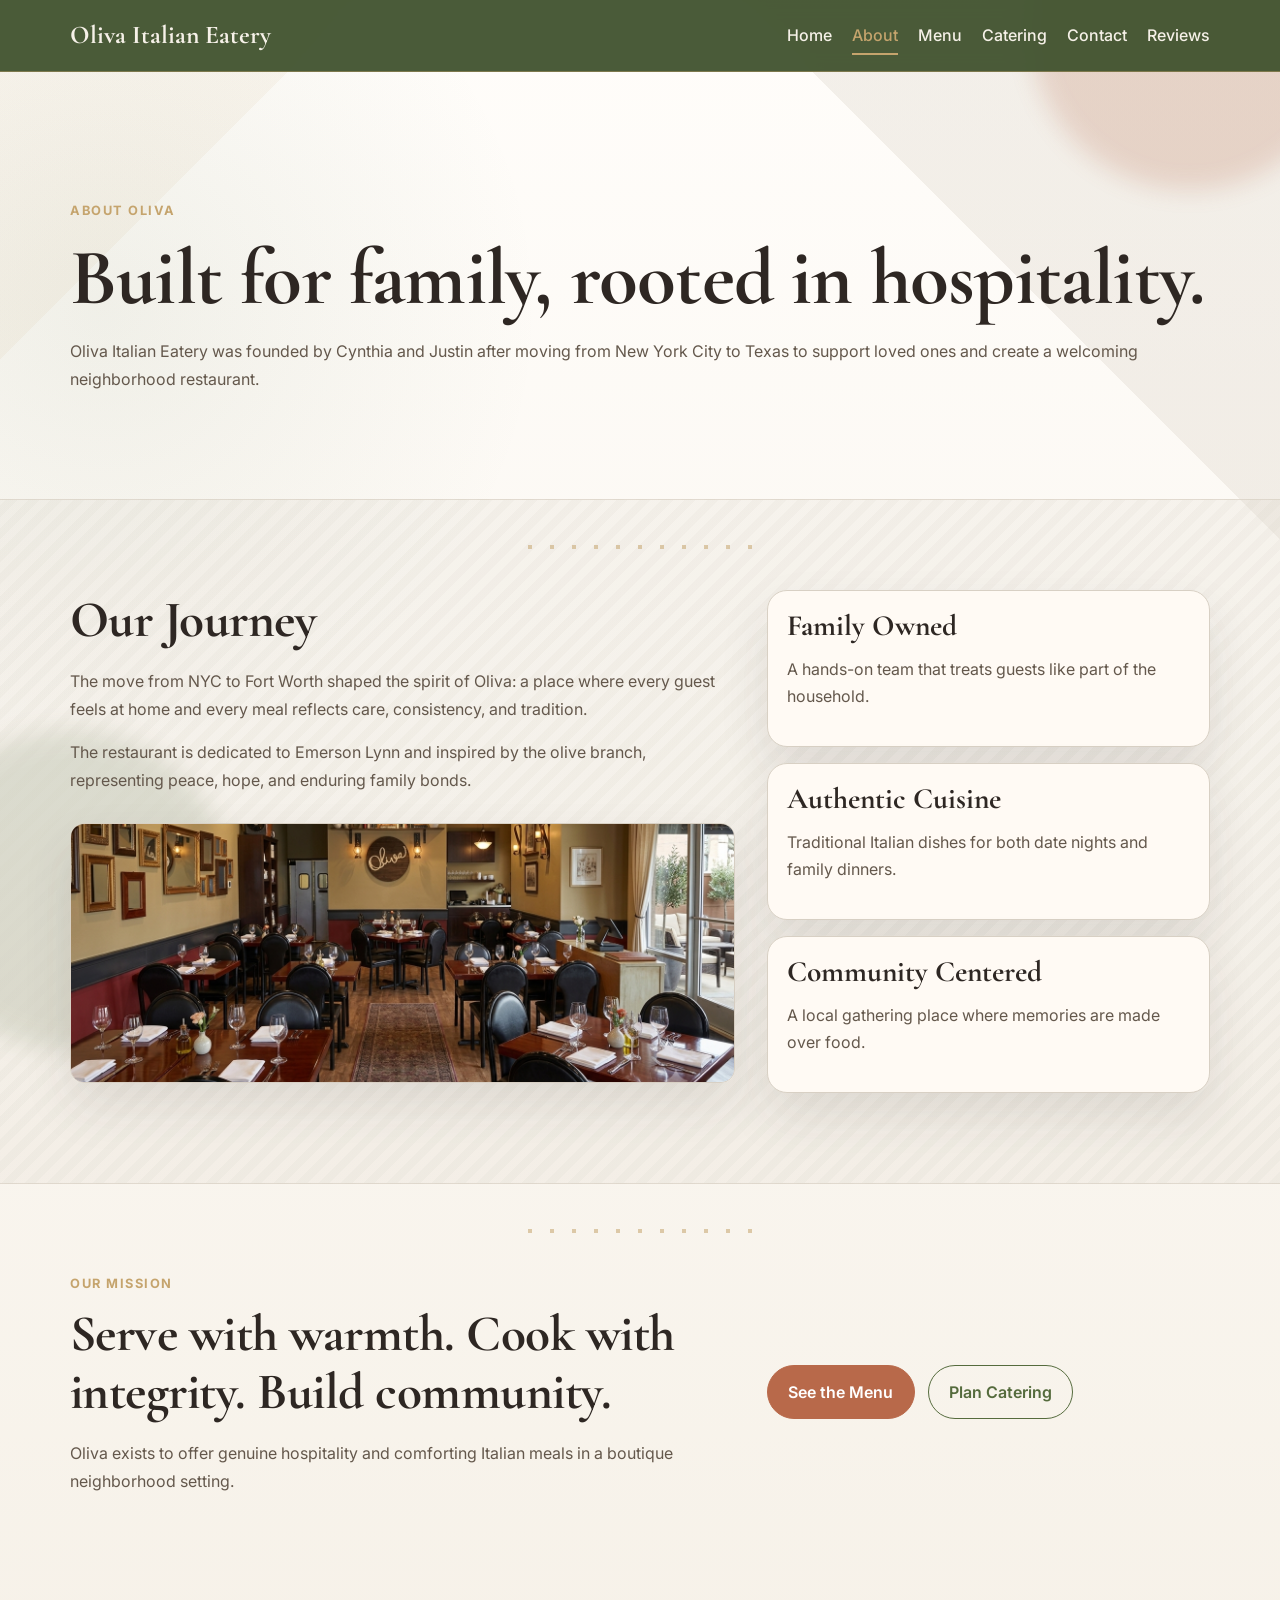
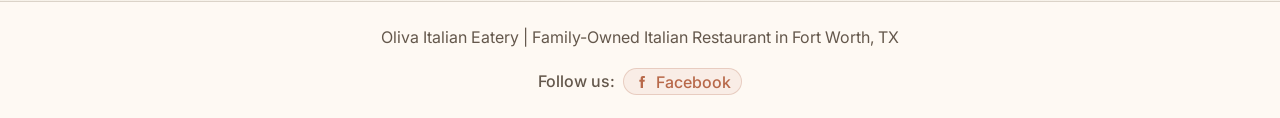
==== about.html @ aaa405d2 "Build Phase 1" ====
<!doctype html>
<html lang="en">
  <head>
    <meta charset="UTF-8" />
    <meta name="viewport" content="width=device-width, initial-scale=1.0" />
    <title>Oliva Italian Eatery | About</title>
    <meta
      name="description"
      content="Learn the story of Oliva Italian Eatery, founded by Cynthia and Justin and dedicated to family, peace, and community."
    />
    <link rel="preconnect" href="https://fonts.googleapis.com" />
    <link rel="preconnect" href="https://fonts.gstatic.com" crossorigin />
    <link
      href="https://fonts.googleapis.com/css2?family=Cormorant+Garamond:wght@500;600;700&family=Inter:wght@300;400;500;600;700&family=Playfair+Display:wght@500;600;700&display=swap"
      rel="stylesheet"
    />
    <link rel="stylesheet" href="styles.css" />
  </head>
  <body>
    <div class="background-shape shape-one" aria-hidden="true"></div>
    <div class="background-shape shape-two" aria-hidden="true"></div>

    <header class="site-header">
      <div class="container nav-wrap">
        <a class="logo" href="index.html">Oliva Italian Eatery</a>
        <button class="menu-toggle" aria-expanded="false" aria-controls="site-nav">Menu</button>
        <nav id="site-nav" class="site-nav" aria-label="Main navigation">
          <a href="index.html">Home</a>
          <a class="current-page" href="about.html">About</a>
          <a href="menu.html">Menu</a>
          <a href="catering.html">Catering</a>
          <a href="contact.html">Contact</a>
          <a href="index.html#reviews">Reviews</a>
        </nav>
      </div>
    </header>

    <main>
      <section class="page-hero section">
        <div class="container reveal">
          <p class="kicker">About Oliva</p>
          <h1>Built for family, rooted in hospitality.</h1>
          <p>
            Oliva Italian Eatery was founded by Cynthia and Justin after moving from New York
            City to Texas to support loved ones and create a welcoming neighborhood restaurant.
          </p>
        </div>
      </section>

      <section class="section section-tint">
        <div class="container split reveal">
          <div>
            <h2>Our Journey</h2>
            <p>
              The move from NYC to Fort Worth shaped the spirit of Oliva: a place where every
              guest feels at home and every meal reflects care, consistency, and tradition.
            </p>
            <p>
              The restaurant is dedicated to Emerson Lynn and inspired by the olive branch,
              representing peace, hope, and enduring family bonds.
            </p>
            <img
              class="inline-photo"
              src="images/new%20interior.png"
              alt="Italian dining room with warm lighting"
            />
          </div>
          <div class="story-points">
            <article>
              <h3>Family Owned</h3>
              <p>A hands-on team that treats guests like part of the household.</p>
            </article>
            <article>
              <h3>Authentic Cuisine</h3>
              <p>Traditional Italian dishes for both date nights and family dinners.</p>
            </article>
            <article>
              <h3>Community Centered</h3>
              <p>A local gathering place where memories are made over food.</p>
            </article>
          </div>
        </div>
      </section>

      <section class="section">
        <div class="container split reveal">
          <div>
            <p class="kicker">Our Mission</p>
            <h2>Serve with warmth. Cook with integrity. Build community.</h2>
            <p>
              Oliva exists to offer genuine hospitality and comforting Italian meals in a
              boutique neighborhood setting.
            </p>
          </div>
          <div class="contact-actions">
            <a class="btn btn-primary" href="menu.html">See the Menu</a>
            <a class="btn btn-outline" href="catering.html">Plan Catering</a>
          </div>
        </div>
      </section>
    </main>

    <footer class="site-footer">
      <div class="container">
        <p>Oliva Italian Eatery | Family-Owned Italian Restaurant in Fort Worth, TX</p>
        <p class="social-links">
          Follow us:
          <a href="https://www.facebook.com/olivaeatery/" target="_blank" rel="noreferrer" aria-label="Oliva Eatery on Facebook">
            <span class="social-icon" aria-hidden="true">
              <svg viewBox="0 0 24 24" role="img" focusable="false">
                <path
                  d="M13.5 8.5V6.9c0-.8.5-.9.8-.9h2V3h-2.8C10.6 3 10 5.1 10 6.3v2.2H8v3h2V21h3.5v-9.5h2.4l.3-3h-2.7z"
                ></path>
              </svg>
            </span>
            Facebook
          </a>
        </p>
      </div>
    </footer>

    <script src="script.js"></script>
  </body>
</html>
---- styles.css ----
:root {
  --olive: #556b3d;
  --olive-deep: #3f512d;
  --terracotta: #b8694a;
  --cream: #f6f1e8;
  --stone: #d8d0c4;
  --espresso: #2e2723;
  --gold: #c5a46d;
  --paper: #fffdfa;
  --muted: #64584c;
  --card: #fffaf4;
  --border: #d8d0c4;
  --shadow: 0 24px 50px rgba(46, 39, 35, 0.11);
  --section-space: clamp(4rem, 7vw, 6.4rem);
}

* {
  box-sizing: border-box;
}

html {
  scroll-behavior: smooth;
}

body {
  margin: 0;
  font-family: "Inter", sans-serif;
  color: var(--espresso);
  background:
    linear-gradient(135deg, rgba(197, 164, 109, 0.08) 12%, transparent 12%),
    linear-gradient(225deg, rgba(216, 208, 196, 0.3) 18%, transparent 18%),
    radial-gradient(circle at 8% 18%, rgba(85, 107, 61, 0.08), transparent 24%),
    linear-gradient(180deg, var(--paper), var(--cream));
  line-height: 1.6;
  overflow-x: hidden;
}

.background-shape {
  position: fixed;
  width: 320px;
  height: 320px;
  border-radius: 999px;
  z-index: -1;
  filter: blur(12px);
  opacity: 0.35;
}

.shape-one {
  top: -130px;
  right: -70px;
  background: rgba(184, 105, 74, 0.6);
}

.shape-two {
  bottom: -150px;
  left: -90px;
  background: rgba(85, 107, 61, 0.5);
}

img {
  max-width: 100%;
}

.container {
  width: min(1140px, 90%);
  margin: 0 auto;
}

.section {
  padding: var(--section-space) 0;
  position: relative;
}

.section + .section .container {
  position: relative;
}

.section + .section .container::before {
  content: "";
  position: absolute;
  top: calc(var(--section-space) * -0.55);
  left: 50%;
  transform: translateX(-50%);
  width: min(240px, 46vw);
  height: 14px;
  background:
    radial-gradient(circle, rgba(197, 164, 109, 0.55) 2.2px, transparent 2.2px)
      center/22px 14px repeat-x;
  pointer-events: none;
}

.section-tint {
  background:
    linear-gradient(to right, rgba(216, 208, 196, 0.16), rgba(216, 208, 196, 0.16)),
    repeating-linear-gradient(
      -45deg,
      rgba(216, 208, 196, 0.13),
      rgba(216, 208, 196, 0.13) 8px,
      transparent 8px,
      transparent 16px
    );
  border-top: 1px solid rgba(216, 208, 196, 0.72);
  border-bottom: 1px solid rgba(216, 208, 196, 0.72);
}

.kicker {
  text-transform: uppercase;
  letter-spacing: 0.12em;
  font-size: 0.8rem;
  font-weight: 700;
  color: var(--gold);
  margin-bottom: 0.7rem;
}

h1,
h2,
h3 {
  font-family: "Cormorant Garamond", serif;
  line-height: 1.12;
  margin: 0;
}

h1 {
  font-size: clamp(2.8rem, 6.2vw, 5.2rem);
  margin-bottom: 1rem;
  letter-spacing: -0.01em;
}

h2 {
  font-size: clamp(2rem, 4vw, 3.35rem);
  margin-bottom: 1.2rem;
  letter-spacing: -0.01em;
}

h3 {
  font-size: clamp(1.35rem, 2.3vw, 1.85rem);
  margin-bottom: 0.8rem;
}

blockquote,
figcaption,
.founder-band h2,
.founder-band p {
  font-family: "Playfair Display", serif;
}

p {
  margin: 0 0 1rem;
  color: var(--muted);
  line-height: 1.72;
}

a {
  color: var(--olive-deep);
}

.site-header {
  position: sticky;
  top: 0;
  z-index: 20;
  backdrop-filter: blur(8px);
  background: rgba(63, 81, 45, 0.94);
  border-bottom: 1px solid rgba(197, 164, 109, 0.42);
}

.nav-wrap {
  display: flex;
  align-items: center;
  justify-content: space-between;
  gap: 1rem;
  padding: 0.95rem 0;
}

.logo {
  font-family: "Cormorant Garamond", serif;
  font-size: 1.6rem;
  font-weight: 700;
  text-decoration: none;
  color: var(--cream);
}

.site-nav {
  display: flex;
  gap: 1.25rem;
}

.site-nav a {
  text-decoration: none;
  font-weight: 500;
  color: var(--cream);
  position: relative;
}

.site-nav a:hover {
  color: var(--gold);
}

.site-nav a.current-page {
  color: var(--gold);
}

.site-nav a.current-page::after {
  content: "";
  position: absolute;
  left: 0;
  right: 0;
  bottom: -0.4rem;
  height: 2px;
  background: var(--gold);
}

.menu-toggle {
  display: none;
  border: 1px solid var(--gold);
  background: transparent;
  color: var(--cream);
  padding: 0.4rem 0.75rem;
  border-radius: 999px;
  font: inherit;
}

.hero {
  padding-top: clamp(6.2rem, 10vw, 8.2rem);
  padding-bottom: clamp(4.2rem, 7vw, 5.8rem);
}

.page-hero {
  padding-top: clamp(6.2rem, 10vw, 8rem);
  text-align: left;
}

.hero-copy {
  max-width: 70ch;
}

.hero-copy > p {
  font-size: 1.08rem;
}

.hero-grid,
.split {
  display: grid;
  gap: 2rem;
  align-items: center;
  grid-template-columns: 1.2fr 0.8fr;
}

.hero-card,
.story-points article,
.cta-box,
.reviews-grid blockquote {
  background: var(--card);
  border: 1px solid var(--border);
  border-radius: 20px;
  box-shadow: var(--shadow);
}

.hero-card {
  padding: 2.15rem;
}

.hero-photo {
  width: 100%;
  height: 240px;
  object-fit: cover;
  border-radius: 12px;
  margin-bottom: 1rem;
}

.hero-card h2 {
  margin-bottom: 0.8rem;
}

.small {
  font-size: 0.92rem;
}

.hero-actions,
.contact-actions {
  display: flex;
  flex-wrap: wrap;
  gap: 0.8rem;
}

.btn {
  display: inline-flex;
  align-items: center;
  justify-content: center;
  padding: 0.82rem 1.28rem;
  border-radius: 999px;
  text-decoration: none;
  font-weight: 600;
  transition: transform 0.2s ease, background 0.25s ease, color 0.25s ease, border-color 0.25s ease;
}

.btn:hover {
  transform: translateY(-2px);
}

.btn-primary {
  background: var(--terracotta);
  color: #fff;
  border: 1px solid var(--terracotta);
}

.btn-primary:hover {
  background: #a55a3d;
  border-color: #a55a3d;
}

.btn-outline {
  border: 1px solid var(--olive);
  color: var(--olive);
}

.btn-outline:hover {
  background: rgba(197, 164, 109, 0.12);
  border-color: var(--gold);
  color: var(--olive-deep);
}

.story-points {
  display: grid;
  gap: 1rem;
}

.story-points article {
  padding: 1.2rem;
}

.feature-grid {
  margin-top: 1.2rem;
  display: grid;
  gap: 1rem;
  grid-template-columns: repeat(3, minmax(0, 1fr));
}

.feature-grid article {
  background: var(--card);
  border: 1px solid var(--border);
  border-radius: 18px;
  padding: 1.35rem;
  box-shadow: var(--shadow);
}

.founder-band {
  background:
    linear-gradient(115deg, rgba(85, 107, 61, 0.92), rgba(63, 81, 45, 0.95)),
    radial-gradient(circle at 20% 30%, rgba(197, 164, 109, 0.26), transparent 45%);
  color: #f7f2ea;
  padding: 0;
}

.founder-wrap {
  display: grid;
  grid-template-columns: 1fr 1fr;
  min-height: 420px;
}

.founder-image {
  min-height: 340px;
  background-image:
    linear-gradient(rgba(46, 39, 35, 0.2), rgba(46, 39, 35, 0.2)),
    url("images/new interior.png");
  background-size: cover;
  background-position: center;
}

.founder-copy {
  padding: clamp(2rem, 4vw, 3.8rem);
  display: grid;
  align-content: center;
  gap: 0.7rem;
  position: relative;
}

.founder-copy::before {
  content: "";
  position: absolute;
  top: 1.2rem;
  right: 1.2rem;
  width: 145px;
  height: 145px;
  opacity: 0.16;
  background-repeat: no-repeat;
  background-size: contain;
  background-image: url("data:image/svg+xml,%3Csvg xmlns='http://www.w3.org/2000/svg' viewBox='0 0 120 120'%3E%3Cpath d='M61 108c-9-18-8-38 2-57s27-33 46-36c-8 8-14 16-18 24 7-3 15-4 24-3-15 7-25 19-30 35-5 15-12 27-24 37zM28 98c-5-10-4-21 1-31 5-10 14-18 24-20-4 4-7 9-9 14 4-2 8-2 13-1-8 4-13 10-16 19-3 8-6 15-13 19z' fill='%23f6f1e8'/%3E%3C/svg%3E");
}

.founder-band .kicker {
  color: var(--gold);
}

.founder-band h2 {
  color: #fff;
  font-size: clamp(2rem, 4vw, 3.1rem);
}

.founder-band p {
  color: rgba(246, 241, 232, 0.93);
  font-size: 1.08rem;
  margin: 0;
}

.image-grid {
  display: grid;
  gap: 1rem;
  grid-template-columns: repeat(4, minmax(0, 1fr));
  margin-top: 1.4rem;
}

.compact-grid {
  grid-template-columns: repeat(3, minmax(0, 1fr));
  margin-bottom: 1.2rem;
}

.photo-card {
  margin: 0;
  border: 1px solid var(--border);
  border-radius: 18px;
  background: var(--card);
  box-shadow: var(--shadow);
  overflow: hidden;
}

.photo-card img {
  display: block;
  width: 100%;
  height: 210px;
  object-fit: cover;
}

.photo-card figcaption {
  padding: 0.7rem 0.9rem;
  font-weight: 600;
  color: var(--espresso);
}

.inline-photo {
  width: 100%;
  height: 260px;
  object-fit: cover;
  border: 1px solid var(--border);
  border-radius: 14px;
  box-shadow: var(--shadow);
  margin-top: 0.8rem;
}

.menu-grid {
  margin-top: 1.8rem;
  display: grid;
  gap: 1rem;
  grid-template-columns: repeat(3, minmax(0, 1fr));
}

.menu-grid article {
  background: var(--card);
  border: 1px solid var(--border);
  border-radius: 18px;
  padding: 1.35rem;
}

.menu-grid ul {
  margin: 0;
  padding-left: 1.15rem;
}

.cta-box {
  padding: 2rem;
  text-align: center;
}

.gallery-grid {
  display: grid;
  gap: 1rem;
  grid-template-columns: repeat(4, minmax(0, 1fr));
}

.gallery-grid figure {
  margin: 0;
  border-radius: 18px;
  min-height: 170px;
  display: grid;
  place-items: end start;
  padding: 1rem;
  border: 1px solid var(--border);
  background:
    linear-gradient(130deg, rgba(85, 107, 61, 0.93), rgba(184, 105, 74, 0.88)),
    repeating-linear-gradient(
      45deg,
      rgba(255, 255, 255, 0.12),
      rgba(255, 255, 255, 0.12) 10px,
      transparent 10px,
      transparent 20px
    );
  color: #fff;
  font-weight: 600;
  letter-spacing: 0.02em;
}

.reviews-grid {
  display: grid;
  gap: 1rem;
  grid-template-columns: repeat(3, minmax(0, 1fr));
}

.reviews-grid blockquote {
  margin: 0;
  padding: 1.45rem;
  font-size: 1.02rem;
}

.reviews-grid cite {
  display: block;
  margin-top: 0.8rem;
  font-style: normal;
  color: var(--gold);
}

.site-footer {
  border-top: 1px solid rgba(216, 208, 196, 0.9);
  padding: 1.4rem 0;
  text-align: center;
  background: rgba(255, 250, 244, 0.88);
}

.social-links {
  display: flex;
  justify-content: center;
  align-items: center;
  gap: 0.5rem;
  flex-wrap: wrap;
  margin-bottom: 0;
  font-weight: 500;
}

.social-links a {
  display: inline-flex;
  align-items: center;
  justify-content: center;
  gap: 0.35rem;
  padding: 0.26rem 0.62rem;
  border-radius: 999px;
  background: rgba(184, 105, 74, 0.08);
  color: var(--terracotta);
  text-decoration: none;
  border: 1px solid rgba(160, 74, 47, 0.2);
  line-height: 1;
}

.social-icon {
  width: 1rem;
  height: 1rem;
  display: inline-flex;
  align-items: center;
  justify-content: center;
}

.social-icon svg {
  display: block;
  width: 100%;
  height: 100%;
  fill: currentColor;
}

.social-links a:hover {
  background: rgba(197, 164, 109, 0.22);
  color: var(--olive-deep);
  border-color: rgba(85, 107, 61, 0.24);
}

.reveal {
  opacity: 0;
  transform: translateY(20px);
  transition: opacity 0.55s ease, transform 0.55s ease;
}

.feature-grid article,
.menu-grid article,
.photo-card,
.reviews-grid blockquote,
.story-points article {
  transition: transform 0.25s ease, box-shadow 0.25s ease;
}

.feature-grid article:hover,
.menu-grid article:hover,
.photo-card:hover,
.reviews-grid blockquote:hover,
.story-points article:hover {
  transform: translateY(-4px);
  box-shadow: 0 28px 52px rgba(46, 39, 35, 0.15);
}

.reveal.reveal-on {
  opacity: 1;
  transform: translateY(0);
}

@media (max-width: 980px) {
  .founder-wrap {
    grid-template-columns: 1fr;
  }

  .founder-image {
    min-height: 260px;
  }

  .image-grid,
  .feature-grid,
  .menu-grid {
    grid-template-columns: repeat(2, minmax(0, 1fr));
  }

  .gallery-grid,
  .reviews-grid {
    grid-template-columns: repeat(2, minmax(0, 1fr));
  }
}

@media (max-width: 760px) {
  .menu-toggle {
    display: block;
  }

  .site-nav {
    position: absolute;
    top: 100%;
    right: 4%;
    background: var(--olive-deep);
    border: 1px solid rgba(197, 164, 109, 0.3);
    border-radius: 14px;
    box-shadow: var(--shadow);
    padding: 0.75rem;
    display: none;
    flex-direction: column;
    min-width: 180px;
  }

  .site-nav.nav-open {
    display: flex;
  }

  .hero-grid,
  .split,
  .image-grid,
  .feature-grid,
  .menu-grid,
  .gallery-grid,
  .reviews-grid {
    grid-template-columns: 1fr;
  }

  .hero {
    padding-top: 5.4rem;
    padding-bottom: 3.9rem;
  }

  .page-hero {
    padding-top: 5.4rem;
  }

  .section {
    padding: 3.8rem 0;
  }
}
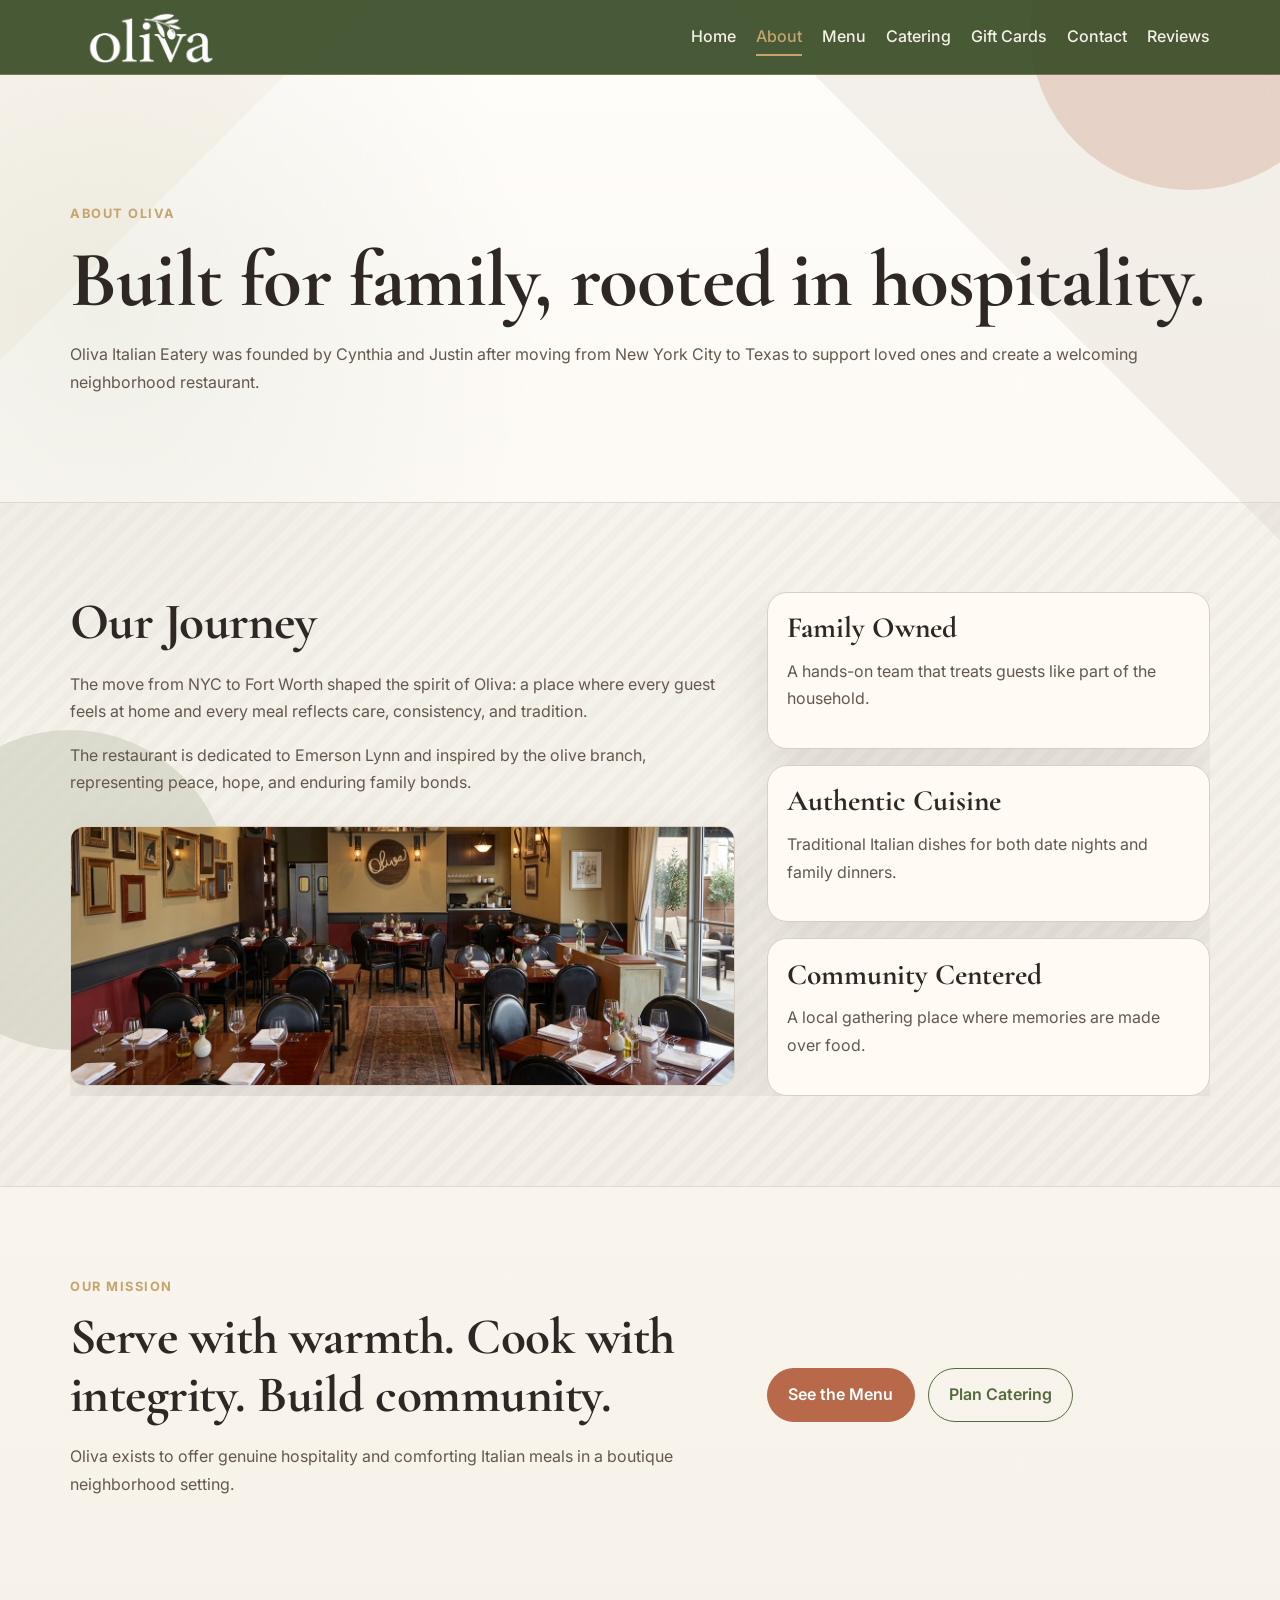
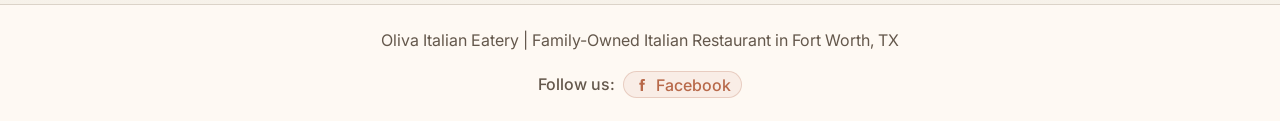
==== commit 187697fe: "added logo" ====
--- a/about.html
+++ b/about.html
@@ -8,6 +8,8 @@
       name="description"
       content="Learn the story of Oliva Italian Eatery, founded by Cynthia and Justin and dedicated to family, peace, and community."
     />
+    <meta name="robots" content="noindex, nofollow" />
+    <meta name="googlebot" content="noindex, nofollow" />
     <link rel="preconnect" href="https://fonts.googleapis.com" />
     <link rel="preconnect" href="https://fonts.gstatic.com" crossorigin />
     <link
@@ -22,13 +24,16 @@
 
     <header class="site-header">
       <div class="container nav-wrap">
-        <a class="logo" href="index.html">Oliva Italian Eatery</a>
+        <a class="logo" href="index.html">
+          <img src="images/oliva-logo.png" alt="Oliva Italian Eatery" class="logo-img" />
+        </a>
         <button class="menu-toggle" aria-expanded="false" aria-controls="site-nav">Menu</button>
         <nav id="site-nav" class="site-nav" aria-label="Main navigation">
           <a href="index.html">Home</a>
           <a class="current-page" href="about.html">About</a>
           <a href="menu.html">Menu</a>
           <a href="catering.html">Catering</a>
+          <a href="gift-cards.html">Gift Cards</a>
           <a href="contact.html">Contact</a>
           <a href="index.html#reviews">Reviews</a>
         </nav>
@@ -63,6 +68,7 @@
               class="inline-photo"
               src="images/new%20interior.png"
               alt="Italian dining room with warm lighting"
+              loading="lazy"
             />
           </div>
           <div class="story-points">
--- a/styles.css
+++ b/styles.css
@@ -19,7 +19,7 @@
 }
 
 html {
-  scroll-behavior: smooth;
+  /* Removed smooth scroll for better performance */
 }
 
 body {
@@ -41,8 +41,9 @@
   height: 320px;
   border-radius: 999px;
   z-index: -1;
-  filter: blur(12px);
+  /* Removed blur filter for better performance */
   opacity: 0.35;
+  will-change: auto;
 }
 
 .shape-one {
@@ -158,9 +159,10 @@
   position: sticky;
   top: 0;
   z-index: 20;
-  backdrop-filter: blur(8px);
-  background: rgba(63, 81, 45, 0.94);
+  /* Removed backdrop-filter blur for better performance */
+  background: rgba(63, 81, 45, 0.95);
   border-bottom: 1px solid rgba(197, 164, 109, 0.42);
+  will-change: auto;
 }
 
 .nav-wrap {
@@ -168,7 +170,8 @@
   align-items: center;
   justify-content: space-between;
   gap: 1rem;
-  padding: 0.95rem 0;
+  padding: 0.6rem 0;
+  min-height: 70px;
 }
 
 .logo {
@@ -176,7 +179,18 @@
   font-size: 1.6rem;
   font-weight: 700;
   text-decoration: none;
-  color: var(--cream);
+  /* color: var(--cream); */
+  display: flex;
+  align-items: center;
+  justify-content: center;
+  height: 100%;
+}
+
+.logo-img {
+  height: 55px;
+  width: auto;
+  object-fit: contain;
+  display: block;
 }
 
 .site-nav {
@@ -290,11 +304,11 @@
   border-radius: 999px;
   text-decoration: none;
   font-weight: 600;
-  transition: transform 0.2s ease, background 0.25s ease, color 0.25s ease, border-color 0.25s ease;
+  transition: background 0.2s ease, color 0.2s ease, border-color 0.2s ease;
 }
 
 .btn:hover {
-  transform: translateY(-2px);
+  /* Removed transform for better performance */
 }
 
 .btn-primary {
@@ -463,11 +477,35 @@
 .menu-grid ul {
   margin: 0;
   padding-left: 1.15rem;
+  list-style: none;
+}
+
+.menu-grid li {
+  margin-bottom: 0.95rem;
+  display: flex;
+  flex-direction: column;
+  gap: 0.25rem;
+}
+
+.ingredient {
+  display: block;
+  font-size: 0.85rem;
+  color: var(--muted);
+  font-weight: 400;
+  line-height: 1.5;
+  font-style: italic;
 }
 
 .cta-box {
   padding: 2rem;
   text-align: center;
+}
+
+.catering-actions {
+  display: flex;
+  flex-direction: column;
+  align-items: center;
+  gap: 0.85rem;
 }
 
 .gallery-grid {
@@ -571,8 +609,9 @@
 
 .reveal {
   opacity: 0;
-  transform: translateY(20px);
-  transition: opacity 0.55s ease, transform 0.55s ease;
+  /* Simplified animation for better performance */
+  transition: opacity 0.4s ease;
+  contain: layout style paint;
 }
 
 .feature-grid article,
@@ -588,13 +627,12 @@
 .photo-card:hover,
 .reviews-grid blockquote:hover,
 .story-points article:hover {
-  transform: translateY(-4px);
-  box-shadow: 0 28px 52px rgba(46, 39, 35, 0.15);
+  /* Removed transform for better performance */
+  box-shadow: 0 16px 32px rgba(46, 39, 35, 0.12);
 }
 
 .reveal.reveal-on {
   opacity: 1;
-  transform: translateY(0);
 }
 
 @media (max-width: 980px) {
